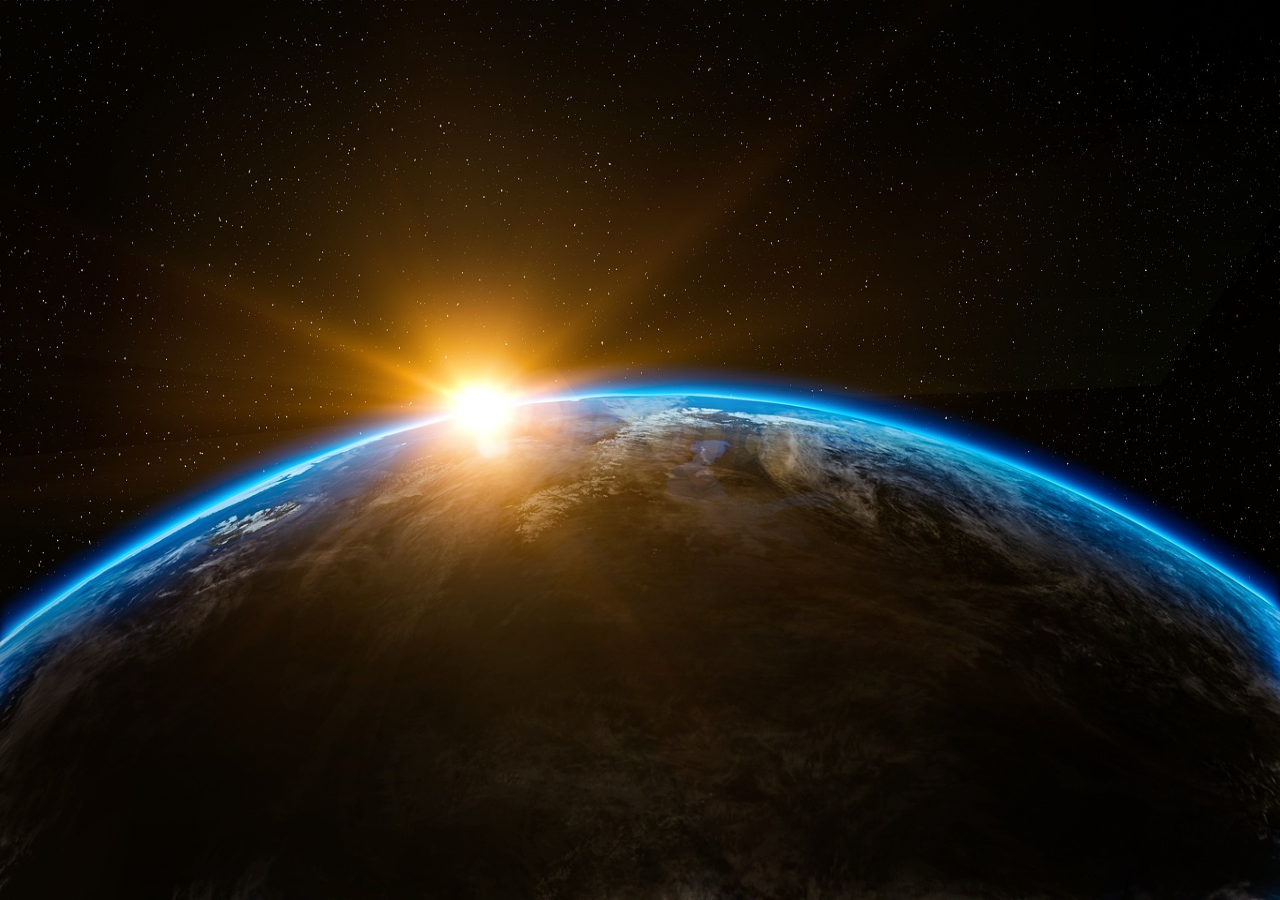
==== app/static/home/index.html @ cde60a4e "Initial commit" ====
<!DOCTYPE html>
<html lang="en">
<head>
    <meta charset="UTF-8">
    <title>首页</title>
    <link rel="stylesheet" href="/app/static/css/style.css">
    <link rel="stylesheet" href="/app/static/css/bootstrap.css">
    <script src="/static/js/jquery-1.10.2.min.js"></script>
    <script type="text/javascript">
        let area_url = 'http://127.0.0.1:9000/home/areas/'
        $(function () {
            $.get(area_url, function (result) {
                if (result && result.status === 200) {
                    let $ul = $('<ul>');
                    Object.keys(result.area).forEach(function (key) {
                        let $li = $('<li>');
                        $li.appeng($('<span>').text(key));
                        for (let obj of result.ares[key]) {
                            $li.append($('<a>').text(obj.name)).appendTo($ul)
                        }

                    });
                    $('#city').append($ul)
                }
            })
        })
    </script>

</head>
<body>

</body>
</html>
---- app/static/css/style.css ----
/*--A Design by 小贝壳网站模板 
Author: W3layout
Author URL: http://www.smallseashell.com
License: Creative Commons Attribution 3.0 Unported
License URL: http://creativecommons.org/licenses/by/3.0/
--*/

/*--- reset code ---*/
html,body,div,span,applet,object,iframe,h1,h2,h3,h4,h5,h6,p,blockquote,pre,a,abbr,acronym,address,big,cite,code,del,dfn,em,img,ins,kbd,q,s,samp,small,strike,strong,sub,sup,tt,var,b,u,i,dl,dt,dd,ol,nav ul,nav li,fieldset,form,label,legend,table,caption,tbody,tfoot,thead,tr,th,td,article,aside,canvas,details,embed,figure,figcaption,footer,header,hgroup,menu,nav,output,ruby,section,summary,time,mark,audio,video {
	margin:0;
	padding:0;
	border:0;
	font-size:100%;
	font:inherit;
	vertical-align:baseline;
}
article, aside, details, figcaption, figure,footer, header, hgroup, menu, nav, section {
	display: block;
}
ol,ul {
	list-style:none;
	margin:0px;
	padding:0px;
}
blockquote,q {
	quotes:none;
}
blockquote:before,blockquote:after,q:before,q:after {
	content:'';
	content:none;
}
table {
	border-collapse:collapse;
	border-spacing:0;
}

/* start editing from here */
a {
	text-decoration:none;
}
.txt-rt {
	text-align:right;
}/* text align right */
.txt-lt {
	text-align:left;
}/* text align left */
.txt-center {
	text-align:center;
/*-- 小贝壳网站模板 --*/	
}/* text align center */
.float-rt {
	float:right;
}/* float right */
.float-lt {
	float:left;
}/* float left */
.clear {
	clear:both;
}/* clear float */
.pos-relative {
	position:relative;
}/* Position Relative */
.pos-absolute {
	position:absolute;
}/* Position Absolute */
.vertical-base {	
	vertical-align:baseline;
}/* vertical align baseline */
.vertical-top {	
	vertical-align:top;
}/* vertical align top */
nav.vertical ul li {	
	display:block;
}/* vertical menu */
nav.horizontal ul li {	
	display: inline-block;
}/* horizontal menu */
img {
	max-width:100%;
}

/*--- end reset code ---*/
body {
	background:url(../images/content.jpg) no-repeat;
	background-position:center;
	background-attachment:fixed;
	background-size:100% 100%;
	-webkit-background-size:100% 100%;
	-moz-background-size:100% 100%;
	-o-background-size:100% 100%;
	-ms-background-size:100% 100%;
	font-family: 'Muli', sans-serif;
}
h1.w3ls {
    text-align: center;
    font-size: 45px;
    font-weight: normal;
    padding: 40px 0;
	color:#fff;
}
label.control-label {
    color: #fff;
    padding-bottom: 10px;
}
.content-agileits {
    width: 35%;
    margin: 0 auto;
    background: rgba(0,0,0,0.5);
    padding: 30px 40px;
    border: 5px solid rgba(95, 78, 78, 0.3);
}
input#firstname,input#lastname,input#inputEmail,input#Phone,input#inputPassword,input#inputPasswordConfirm {
	border-radius:0;
	-webkit-border-radius:0;
	-moz-border-radius:0;
	-o-border-radius:0;
	-ms-border-radius:0;
}
input#firstname,input#lastname,input#inputEmail,input#Phone {
	width: 100%;
    height: 45px;
    font-size: 16px;
    font-weight: normal;
    color: #fff;
    background-color: rgba(53, 33, 32, 0.42);
    border: 1px solid rgb(177, 177, 177);
}
input#inputPassword,input#inputPasswordConfirm {
	width: 100%;
    height: 45px;
    font-size: 16px;
    font-weight: normal;
    color: #fff;
    background-color: rgba(53, 33, 32, 0.42);
    border: 1px solid rgb(177, 177, 177);
}
.help-block.with-errors {
	color: #dc423f;
}
.content-agileits button.btn.btn-lg {
    width: 100%;
    height: 45px;
    margin: 0 auto;
    text-align: center;
    float: none;
	color:#fff;
	font-size:17px;
	font-weight:normal;
    display: block;
	border-radius:0;
	-webkit-border-radius:0;
	-moz-border-radius:0;
	-o-border-radius:0;
	-ms-border-radius:0;
	background-color:#ff6d3a;
	transition:all 0.5s ease-in-out;
	-webkit-transition:all 0.5s ease-in-out;
	-moz-transition:all 0.5s ease-in-out;
	-o-transition:all 0.5s ease-in-out;
	-ms-transition:all 0.5s ease-in-out;
}
.content-agileits button.btn.btn-lg:hover {
	background-color:#ff4200;
}
p.copyright-w3ls {
    text-align: center;
    font-size: 18px;
    font-weight: normal;
    padding: 40px 0;
	color:#fff;
}
p.copyright-w3ls a {
	color:#ff6d3a;
}
p.copyright-w3ls a:hover {
	color:#ff4200;
}

/*-- responsive design --*/
@media (max-width:1366px) {
	.content-agileits {
    width: 40%;
}
p.copyright-w3ls {
	font-size:16px;
}
}

@media (max-width:1280px) {
h1.w3ls {
	font-size:40px;
	padding:30px 0;
}
}

@media (max-width: 1080px) {
.content-agileits {
    width: 50%;
}
label.control-label {
	font-size:14px;
}
input#firstname, input#lastname, input#inputEmail, input#Phone {
	font-size: 15px;
}
.help-block.with-errors {
	font-size:14px;
}
input#inputPassword, input#inputPasswordConfirm {
	font-size:15px;
}
.help-block {
	font-size:14px;
} 
.content-agileits button.btn.btn-lg {
	font-size:16px;
}
}

@media (max-width: 900px) {
.content-agileits {
    width: 55%;
}
}

@media (max-width: 800px) {
h1.w3ls {
    font-size: 40px;
    padding: 25px 0;
}
.content-agileits {
    width: 65%;
}
p.copyright-w3ls {
    font-size: 14px;
}
input#firstname, input#lastname, input#inputEmail, input#Phone {
	height:40px;
	font-size:14px;
}
input#inputPassword, input#inputPasswordConfirm {
	height:40px;
	font-size:14px;
}
}

@media (max-width: 667px) {
h1.w3ls {
    font-size: 35px;
    padding: 25px 0;
}
}

@media (max-width: 640px) {
.content-agileits button.btn.btn-lg {
	height:40px;
}
}

@media (max-width: 568px) {
h1.w3ls {
    font-size: 30px;
    padding: 25px 0;
}
}

@media (max-width: 480px) {
.content-agileits {
    width: 75%;
	padding: 20px 30px;
}
p.copyright-w3ls {
    font-size: 14px;
    line-height: 30px;
    padding: 20px 10px;
}
}

@media (max-width: 414px) {
h1.w3ls {
    font-size: 28px;
    padding: 20px 0;
}
.content-agileits {
    width: 80%;
    padding: 20px 30px;
}
}

@media (max-width: 384px) {
.content-agileits {
    width: 80%;
    padding: 20px 25px;
}
}

@media (max-width: 375px) {
.content-agileits {
    width: 85%;
    padding: 20px 25px;
}
}

@media (max-width: 320px) {
h1.w3ls {
    font-size: 24px;
    padding: 20px 0;
}
.content-agileits {
    width: 90%;
    padding: 20px 20px;
}
label.control-label {
    font-size: 13px;
}
.help-block.with-errors {
    font-size: 12px;
}
input#firstname, input#lastname, input#inputEmail, input#Phone {
	font-size:13px;
}
input#inputPassword, input#inputPasswordConfirm {
	font-size:13px;
}
.help-block {
    font-size: 12px;
}
.content-agileits button.btn.btn-lg {
    font-size: 14px;
}
p.copyright-w3ls {
    font-size: 13px;
    line-height: 30px;
    padding: 20px 10px;
}
}
/*-- /responsive design --*/
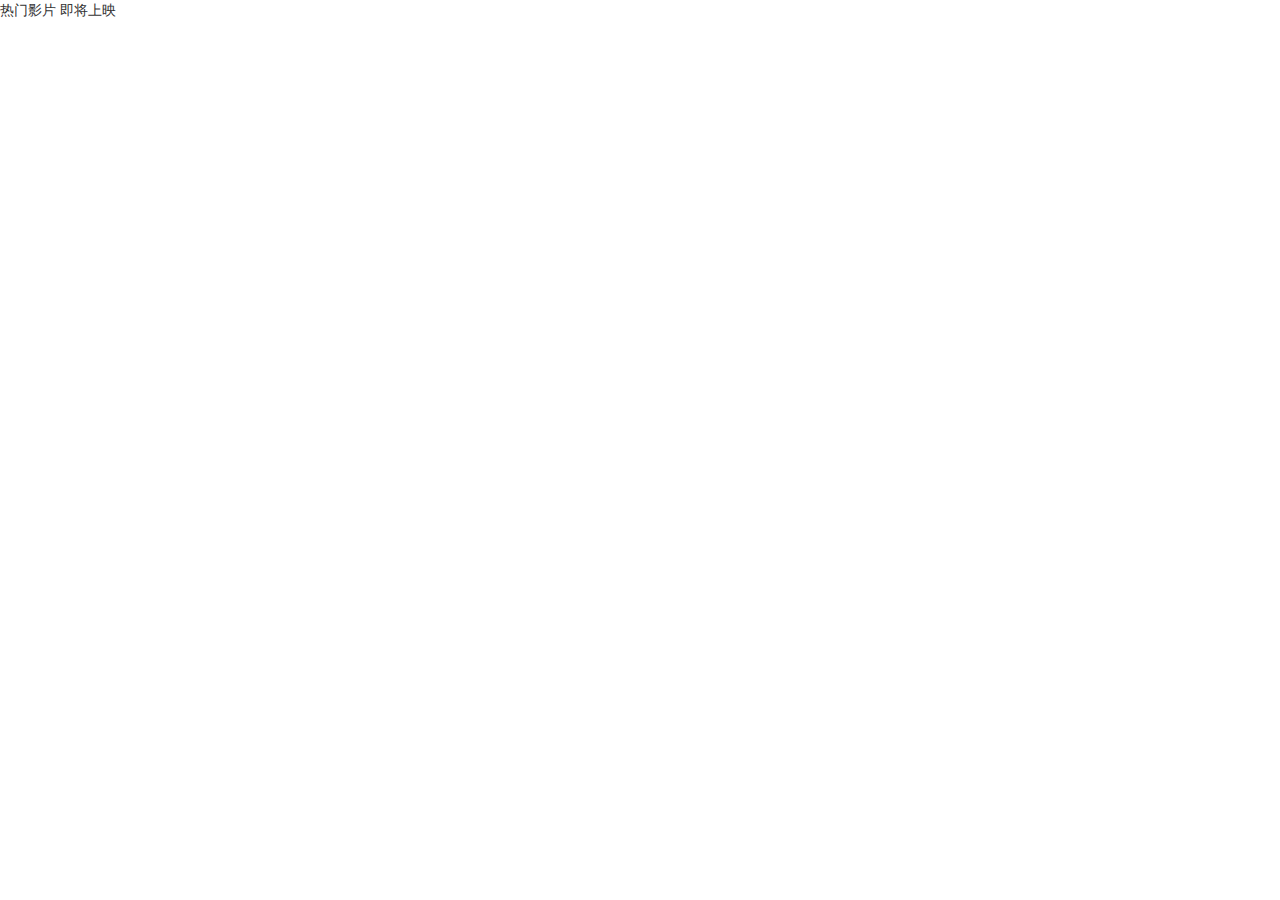
==== commit e9c36c4b: "影城表，影厅表，查询接口" ====
--- a/app/static/home/index.html
+++ b/app/static/home/index.html
@@ -5,29 +5,79 @@
     <title>首页</title>
     <link rel="stylesheet" href="/app/static/css/style.css">
     <link rel="stylesheet" href="/app/static/css/bootstrap.css">
-    <script src="/static/js/jquery-1.10.2.min.js"></script>
+    <script src="https://apps.bdimg.com/libs/jquery/2.1.4/jquery.min.js"></script>
     <script type="text/javascript">
-        let area_url = 'http://127.0.0.1:9000/home/areas/'
+        let area_url = 'http://127.0.0.1:9000/home/areas/';
+        let moves_url = 'http://127.0.0.1:9000/home/moves/';
+        let base_img_url = 'https://img.alicdn.com/bao/uploaded/';
+        //jQuery （将jquery功能封装，调用）
         $(function () {
+            load_area_data();
+            load_movie_data();
+        });
+
+        //加载位置区域的数据
+        function load_area_data() {
+            //get() 方法通过远程 HTTP GET 请求载入信息。这是一个简单的 GET 请求功能以取代复杂 $.ajax 。请求成功时可调用回调函数。如果需要在出错时执行函数，请使用 $.ajax。
+            //get请求area_url地址，并获取返回的result数据（result为json数据）
             $.get(area_url, function (result) {
                 if (result && result.status === 200) {
                     let $ul = $('<ul>');
                     Object.keys(result.area).forEach(function (key) {
                         let $li = $('<li>');
-                        $li.appeng($('<span>').text(key));
+                        $li.append($('<span>').text(key));
                         for (let obj of result.ares[key]) {
                             $li.append($('<a>').text(obj.name)).appendTo($ul)
                         }
-
                     });
                     $('#city').append($ul)
                 }
             })
-        })
+        }
+
+        //加载电影相关的数据
+        function load_movie_data() {
+            $.getJSON(moves_url, function (result) {
+                if (result && result.status === 200) {
+                    data = result.data;
+                    //先显示所有影片数（count）
+                    $('#hot_move').text('热门影片(' + data.count[0][1] + ')');
+                    $('#show_move').text('即将上映(' + data.count[1][1] + ')');
+                    //填充热门影片的数据，首页显示前5条
+                    for (let movie of data.hot_movies) {
+                        let $li = $('<li>');
+                        //创建img标签
+                        $('<div>').css('position', 'relative')
+                            .append(
+                                $('<img>').attr('src', base_img_url + movie.backgroundpicture)
+                                    .attr('width', '160')
+                                    .attr('height', '240')
+                            )
+
+                    }
+                }
+            })
+
+        }
     </script>
-
 </head>
 <body>
+<div id="city">
 
+</div>
+<div id="movie">
+    <div class="movie_top">
+        <span id="hot_move">热门影片</span>
+        <span id="show_move">即将上映</span>
+    </div>
+    <ul id="hot_detail">
+
+    </ul>
+    <ul id="show_detail">
+
+    </ul>
+
+
+</div>
 </body>
 </html>--- a/app/static/css/style.css
+++ b/app/static/css/style.css
@@ -81,7 +81,6 @@
 
 /*--- end reset code ---*/
 body {
-	background:url(../images/content.jpg) no-repeat;
 	background-position:center;
 	background-attachment:fixed;
 	background-size:100% 100%;
